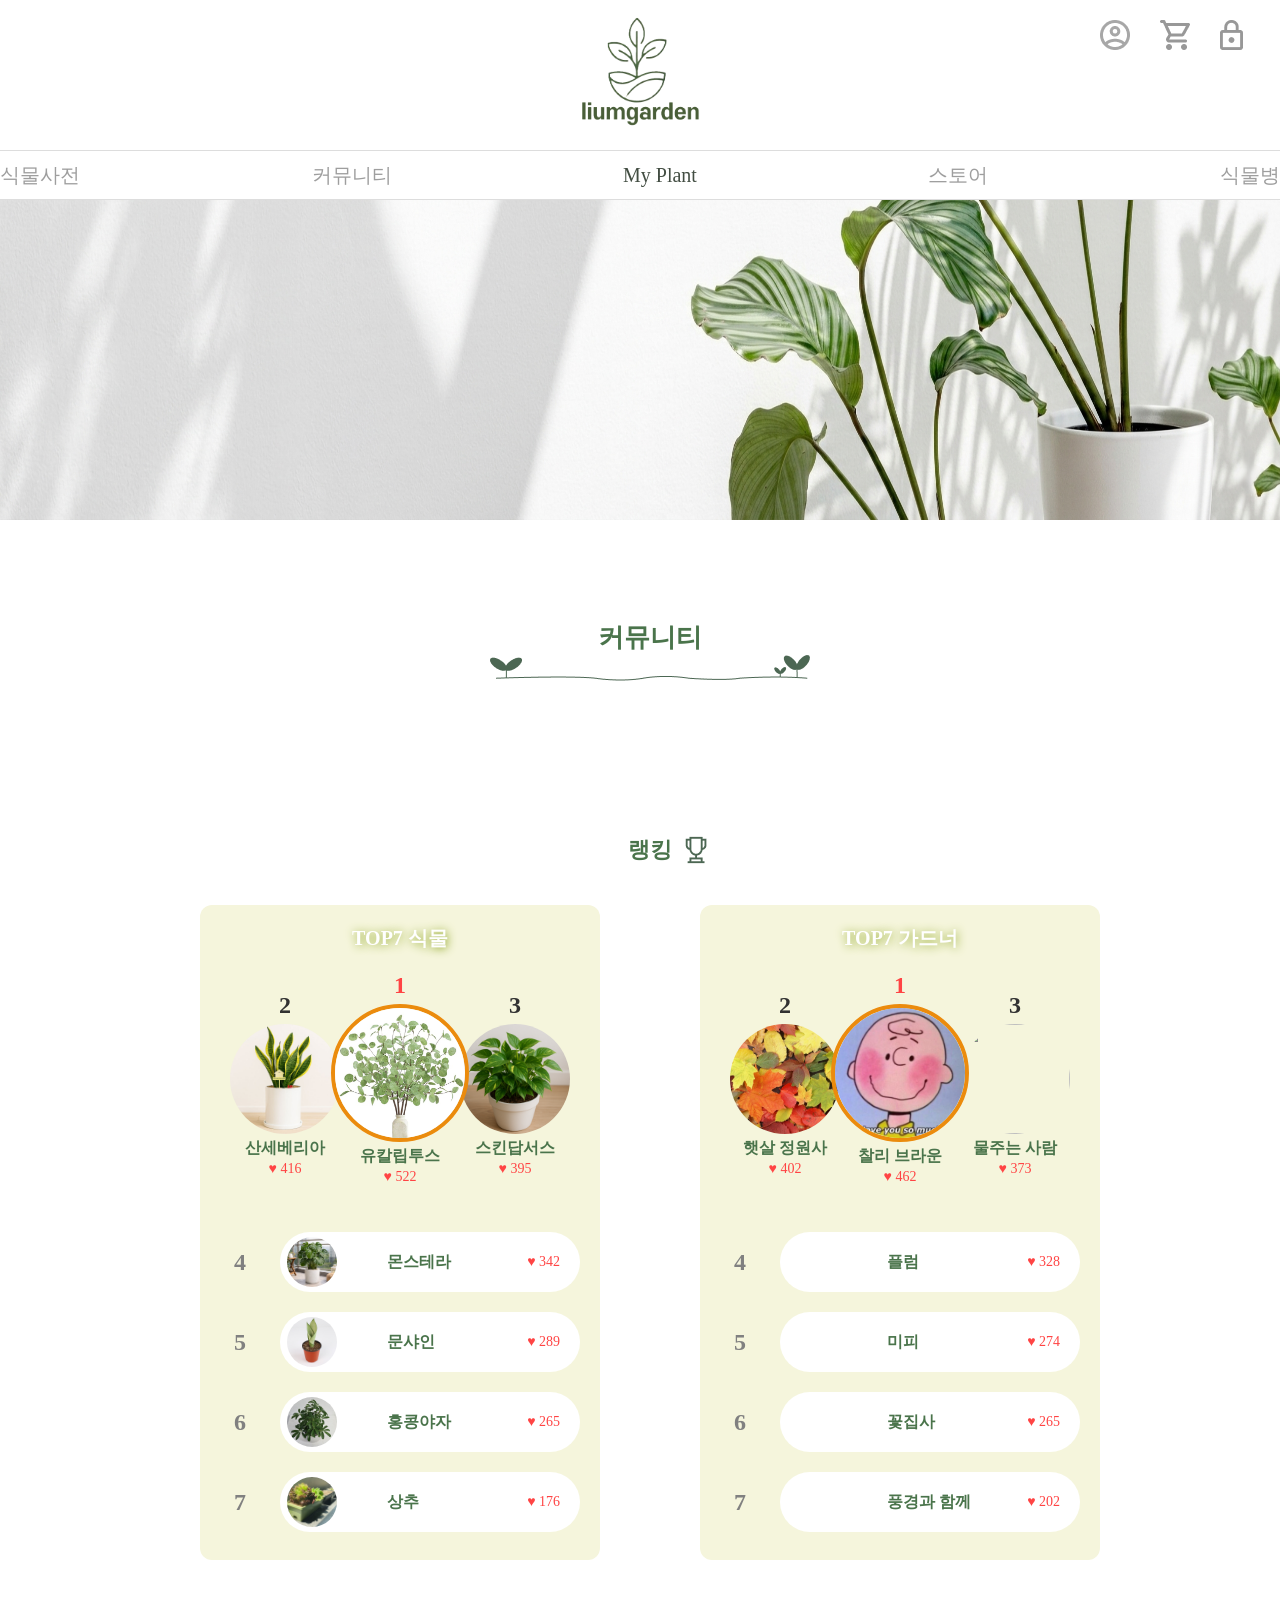
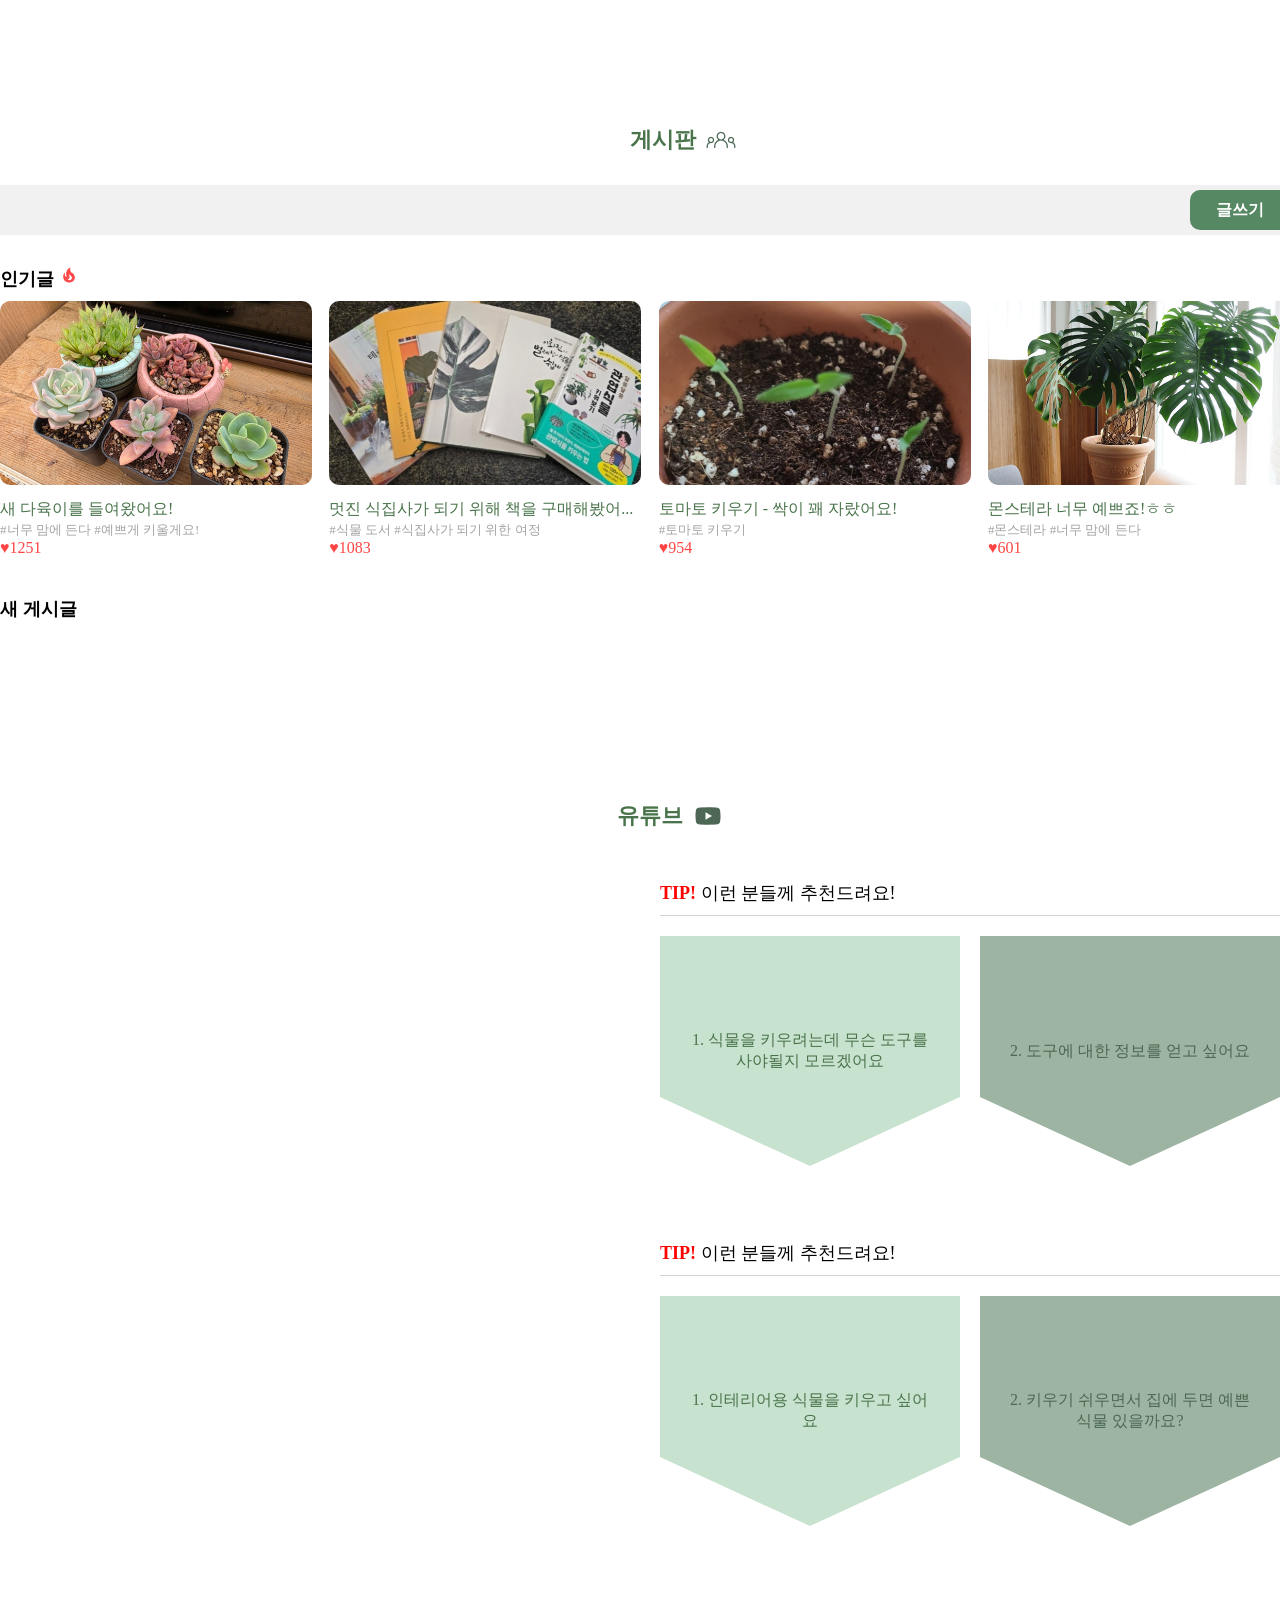
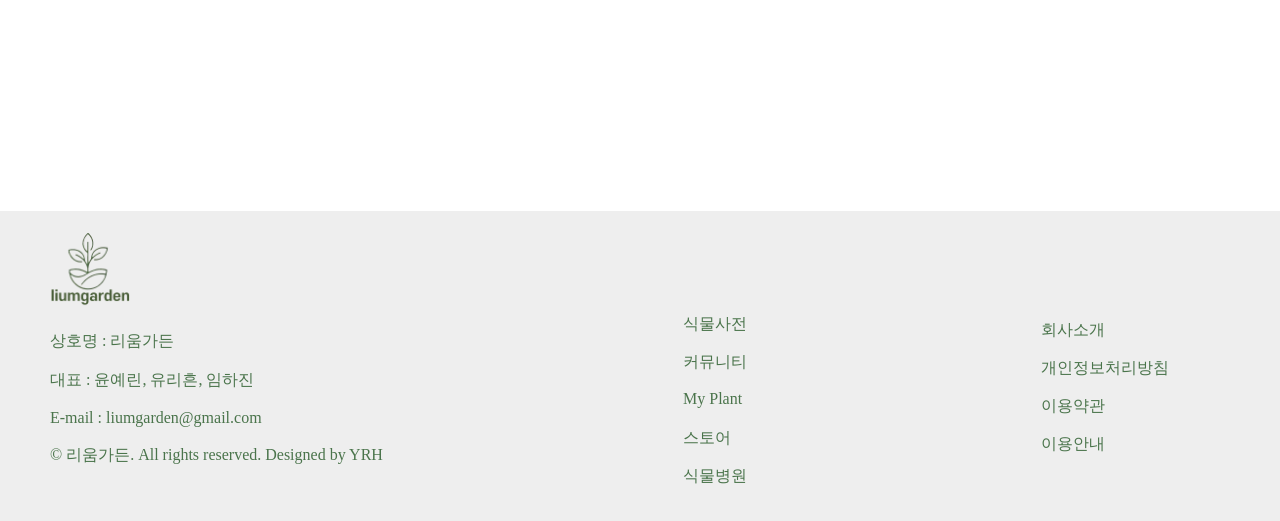
==== community.html @ 00fc7e07 "v1.0" ====
<!DOCTYPE html>
<html lang="en">
<head>
    <meta charset="UTF-8">
    <meta name="viewport" content="width=device-width, initial-scale=1.0">
    <link rel="stylesheet" href="liumgarden.css">
    <title>LiumGarden</title>
    <script src="jquery.min.js"></script>
    <script src="liumgarden.js"></script>

    <style>
        .menu_list li:nth-child(3){
            color: #424d42;
        }

        .banner img{
            width: 100%;
            height: 320px;
        }

        .ranking{
            width: 100%;
            height: 600px;
            position: relative;
            margin-top: 40px;
            padding-bottom: 50px;
        }

        .ranking_plant{
            width: 400px;
            height: 655px;
            background-color: beige;
            position: absolute;
            left: 200px;
            border-radius: 12px;
        }

        .ranking_plant h3, .ranking_gardener h3{
            text-align: center;
            font-size: 20px;
            color: rgb(255, 255, 255);
            text-shadow: 1px 1px 10px #8ba31e;
            padding-top: 20px;
            padding-bottom: 20px;
        }

        .top{
            width: 100%;
            height: 200px;
            position: relative;
            margin-bottom: 20px;
        }

        .top_one{
            position: absolute;
            left: 50%;
            transform: translateX(-50%);
            text-align: center;
            z-index: 9999;
        }

        .top_two{
            position: absolute;
            text-align: center;
            left: 30px;
            top: 20px;
        }

        .top_three{
            position: absolute;
            text-align: center;
            right: 30px;
            top: 20px;
        }

        .top img{
            border-radius: 50%;
        }

        .top_one img{
            width: 130px;
            height: 130px;
            border: 4px solid rgb(235, 139, 13);
        }

        .top_one h2{
            color: rgb(255, 68, 68);
        }

        .top_two h2, .top_three h2{
            color: rgb(49, 49, 49);
        }

        .top_two img{
            width: 110px;
            height: 110px;
        }

        .top_three img{
            width: 110px;
            height: 110px;
        }

        .top span{
            font-size: 14px;
            color: rgb(255, 68, 68);
        }

        .rest{
            width: 100%;
            height: 350px;
            position: relative;
        }

        .rest_one{
            position: absolute;
            top: 40px;
            width: 100%;
            height: 60px;
        }

        .rest_two{
            position: absolute;
            top: 120px;
            width: 100%;
            height: 60px;
        }

        .rest_three{
            position: absolute;
            top: 200px;
            width: 100%;
            height: 60px;
        }

        .rest_four{
            position: absolute;
            top: 280px;
            width: 100%;
            height: 60px;
        }

        .rest h2{
            float: left;
            width: 20%;
            text-align: center;
            line-height: 60px;
            color: gray;
        }

        .rest_rest_one{
            width: 75%;
            background-color: #ffffff;
            float: left;
            height: 60px;
            border-radius: 30px;
        }

        .rest img{
            float: left;
            border-radius: 50%;
            margin-right: 50px;
        }

        .rest img{
            width: 50px;
            margin-top: 5px;
            margin-left: 7px;
        }

        .rest h4{
            text-align: center;
            line-height: 60px;
            float: left;
        }

        .rest span{
            text-align: center;
            line-height: 60px;
            float: right;
            margin-right: 20px;
            font-size: 14px;
            color: rgb(255, 68, 68);
        }

        .ranking_gardener{
            width: 400px;
            height: 655px;
            background-color: beige;
            position: absolute;
            left: 700px;
            border-radius: 12px;
        }

        .community{
            width: 100%;
            margin-top: 30px;
        }

        .community_write{
            position: relative;
            width: 100%;
            background-color: rgb(241, 241, 241);
            height: 50px;
            margin-bottom: 30px;
        }

        .community_write h4{
            position: absolute;
            right: 10px;
            top: 5px;
            width: 100px;
            height: 40px;
            background-color: #578864;
            color: white;
            line-height: 40px;
            text-align: center;
            cursor: pointer;
            border-radius: 10px;
        }

        .community_write h4:hover{
            background-color: #4c6753;
        }

        .write_content{
            width: 100%;
        }

        .write_content label{
            display: flex;
            padding-left: 40px;
            padding-bottom: 10px;
            justify-content: center;
            align-items: center;
            width: 95%;
            box-sizing: border-box;
            font-size: 20px;
        
        }

        .write_content input{
            display: flex;
            padding-left: 40px;
            height: 50px;
            margin-bottom: 10px;
            width: 100%;
            box-sizing: border-box;
            font-size: 20px;
            border: 1px solid #578864;
            border-radius: 15px;
        }

        .write_content button{
            background-color: #578864;
            color: white;
            margin-top: 20px;
            height: 60px;
            width: 100%;
            text-align: center;
            font-size: 20px;
            cursor: pointer;
            border: none;
            text-align: center;
            font-weight: bold;
            border-radius: 15px;
            line-height: 60px;
        }

        .write_content button:hover{
            background-color: #4c6753;
        }

        .popupView{
            display: none;
        }

        #community_list{
            list-style: none;
            display: flex;
            flex-wrap: wrap;
            justify-content: space-between;
            gap: 20px;
            padding: 0;
            margin-bottom: 50px;
        }

        #community_list li{
            width: 32%;
        }

        .box{
            width: 100%;
            height: 537px;
            padding: 15px;
            box-sizing: border-box;
            border: 2px solid #dfdede;
        }

        .box_header{
            width: 100%;
            height: 70px;
            margin-bottom: 15px;
            padding-bottom: 15px;
        }

        .header_profile{
            float: left;
            margin-right: 30px;
        }

        .header_profile img{
            width: 70px;
            border-radius: 50%;
            border: 2px solid #4c6753;
        }

        .box_header h3{
            font-size: 20px;
            line-height: 75px;
        }

        .box .content{
            width: 100%;
            margin-bottom: 15px;
        }

        .content span{
            font-size: 15px;
            color: gray;
        }

        .content p{
            font-size: 18px;
            padding-bottom: 5px;
        }

        .content img{
            width: 100%;
            display: flex;
            margin-bottom: 15px;
            height: 300px;
        }

        .comment{
            width: 100%;
        }

        .comment p{
            float: left;
            margin-right: 10px;
            font-size: 14px;
            color: rgb(255, 68, 68);
        }

        .comment span{
            float: left;
            width: 50%;
            font-size: 14px;
            display: flex;
            color: black;
        }

        p.comment_icon{
            color: black;
            margin-left: -155px;
            display: block;
        }

        .comment img{
            width: 18px;
            margin-left: 10px;
            margin-top: 1px;
        }

        .community_link{
            width: 100%;
            height: 710px;
            position: relative;
        }

        .community_link .sub_title{
            margin-bottom: 30px;
        }

        .youtubeone{
            margin-top: 20px;
            margin-right: 170px;
            border-radius: 12px;
        }

        .youtubetwo{
            margin-top: 20px;
            border-radius: 12px;
            position: absolute;
            top: 420px;
            left: 0;
        }

        .youtube_info{
            position: absolute;
            right: 0;
            top: 80px;
        }

        .youtube_info2{
            position: absolute;
            right: 0;
            top: 440px;
        }

        .info_header{
            font-size: 18px;
            padding-bottom: 10px;
            border-bottom: 1px solid rgb(212, 212, 212);
            color: black;
        }

        .boxlist{
            display: flex;
        }

        .boxlist li{
            background-color: #c7e2ce;
            box-sizing: border-box;
            padding: 10px;
            position: relative;
            width: 300px;
            height: 230px;
            margin-right: 20px;
            margin-top: 20px;
            clip-path: polygon(0% 0%, 100% 0%, 100% 70%, 50% 100%, 0% 70%);
        }

        .boxlist li:last-child{
            background-color: #9db4a3;
            color: #4c6753;
        }

        .info_inner{
            width: 250px;
            text-align: center;
            position: absolute;
            top: 50%;
            left: 50%;
            transform: translate(-50%,-50%);
        }

        b.red{
            color: red;
        }

        .ranking h2{
            margin-bottom: 5px;
        }

        .title img{
            margin-bottom: 100px;
        }

        .sub_title{
            text-align: center;
            font-size: 22px;
            font-weight: bold;
            position: relative;
        }

        .sub_title img{
            position: absolute;
            bottom: 0;
            margin-left: 10px;
        }

        .title{
            padding-top: 50px;
        }

        .popular_title{
            font-size: 18px;
            color: black;
            font-weight: bold;
            margin-bottom: 10px;
        }

        .popular_title img{
            width: 20px;
        }

        .popularlist{
            display: flex;
            justify-content: space-between ;
        }

        .popularlist li{
            width: 24%;
            margin-right: 10px;
        }

        .popularlist li:last-child{
            margin-right: 0;
        }

        .popularlist li img{
            width: 100%;
            border-radius: 10px;
        }

        .imgbox p{
            margin-top: 10px;
        }

        .imgbox span{
            font-size: 13px;
            color: rgb(163, 163, 163);
        }

        .heart{
            color: rgb(255, 68, 68);
            margin-bottom: 40px;
        }

    </style>

</head>
<body>
    <div class="header">
        <div class="header_logo">
            <a href="liumgarden.html">
                <img src="images/logo.png" alt="">
            </a>
        </div>

        <ul class="sub_icon">
            <li><a href="user.html"><img src="images/man.png" alt=""></a></li>
            <li><a href="#"><img src="images/cart.png" alt=""></a></li>
            <li><a href="manager.html"><img src="images/lock.png" alt=""></a></li>
        </ul>
        <div class="menu_box">
            <ul class="menu_list">
                <li><a href="dic.html">식물사전</a></li>
                <li><a href="community.html">커뮤니티</a></li>
                <li><a href="myPlant.html">My Plant</a></li>
                <li><a href="store.html">스토어</a></li>
                <li><a href="plantHostial.html">식물병원</a></li>
            </ul>
        </div>
    </div>
    <div class="banner">
        <img src="images/community_banner.PNG" alt="">
    </div>
    <div class="container">
        
        <div class="title" >
            <h2>커뮤니티</h2>
            <img src="images/line2.png" alt="">
        </div>

        <div class="sub_title" style="margin-top: 50px;">
            랭킹
            <img src="images/sub_rank.png" alt="">
        </div>

        <div class="ranking">
            <div class="ranking_plant">
                <h3>TOP7 식물</h3>
                <div class="top">
                    <div class="top_one">
                        <h2>1</h2>
                        <img src="images/one.jpg" alt="">
                        <h4>유칼립투스</h4>
                        <span>♥ 522</span>
                    </div>
                    <div class="top_two">
                        <h2>2</h2>
                        <img src="images/two.jpg" alt="">
                        <h4>산세베리아</h4>
                        <span>♥ 416</span>
                    </div>
                    <div class="top_three">
                        <h2>3</h2>
                        <img src="images/three.png" alt="">
                        <h4>스킨답서스</h4>
                        <span>♥ 395</span>
                    </div>
                </div>
                <div class="rest">
                    <div class="rest_one">
                        <h2>4</h2>
                        <div class="rest_rest_one">
                            <img src="images/four.jpg" alt="">
                            <h4>몬스테라</h4>
                            <span>♥ 342</span>
                        </div>
                    </div>
                    <div class="rest_two">
                        <h2>5</h2>
                        <div class="rest_rest_one">
                            <img src="images/five.jpg" alt="">
                            <h4>문샤인</h4>
                            <span>♥ 289</span>
                        </div>
                    </div>
                    <div class="rest_three">
                        <h2>6</h2>
                        <div class="rest_rest_one">
                            <img src="images/six.jpg" alt="">
                            <h4>홍콩야자</h4>
                            <span>♥ 265</span>
                        </div>
                    </div>
                    <div class="rest_four">
                        <h2>7</h2>
                        <div class="rest_rest_one">
                            <img src="images/seven.jpg" alt="">
                            <h4>상추</h4>
                            <span>♥ 176</span>
                        </div>
                    </div>
                </div>
            </div>
            

            <div class="ranking_gardener">
                <h3>TOP7 가드너</h3>
                <div class="top">
                    <div class="top_one">
                        <h2>1</h2>
                        <img src="images/cone.PNG" alt="">
                        <h4>찰리 브라운</h4>
                        <span>♥ 462</span>
                    </div>
                    <div class="top_two">
                        <h2>2</h2>
                        <img src="images/ctwo.PNG" alt="">
                        <h4>햇살 정원사</h4>
                        <span>♥ 402</span>
                    </div>
                    <div class="top_three">
                        <h2>3</h2>
                        <img src="images/cthree.png" alt="">
                        <h4>물주는 사람</h4>
                        <span>♥ 373</span>
                    </div>
                </div>
                <div class="rest">
                    <div class="rest_one">
                        <h2>4</h2>
                        <div class="rest_rest_one">
                            <img src="images/cfour.png" alt="">
                            <h4>플럼</h4>
                            <span>♥ 328</span>
                        </div>
                    </div>
                    <div class="rest_two">
                        <h2>5</h2>
                        <div class="rest_rest_one">
                            <img src="images/cfive.png" alt="">
                            <h4>미피</h4>
                            <span>♥ 274</span>
                        </div>
                    </div>
                    <div class="rest_three">
                        <h2>6</h2>
                        <div class="rest_rest_one">
                            <img src="images/csix.png" alt="">
                            <h4>꽃집사</h4>
                            <span>♥ 265</span>
                        </div>
                    </div>
                    <div class="rest_four">
                        <h2>7</h2>
                        <div class="rest_rest_one">
                            <img src="images/cseven.png" alt="">
                            <h4>풍경과 함께</h4>
                            <span>♥ 202</span>
                        </div>
                    </div>
                </div>
            </div>
        </div>
        <div class="sub_title" style="margin-top: 170px; margin-left: 25px;">
            게시판 <img src="images/sub_commu.png" alt="">
        </div>
        <div class="community">
            <div class="community_write">
                <h4>글쓰기</h4>
            </div>
            <div class="community_popular">
                <div class="popular_title">
                    인기글 <img src="images/community_popular.png" alt="">
                </div>
                <ul class="popularlist">
                    <li>
                        <div class="imgbox">
                            <img src="images/popular1.png" alt="">
                            <p>새 다육이를 들여왔어요!</p>
                            <span>#너무 맘에 든다 #예쁘게 키울게요!</span>
                            <div class="heart">♥1251</div>
                        </div>
                    </li>
                    <li>
                        <div class="imgbox">
                            <img src="images/popular2.jpg" alt="">
                            <p>멋진 식집사가 되기 위해 책을 구매해봤어...</p>
                            <span>#식물 도서 #식집사가 되기 위한 여정</span>
                            <div class="heart">♥1083</div>
                        </div>
                    </li>
                    <li>
                        <div class="imgbox">
                            <img src="images/popular3.jpg" alt="">
                            <p>토마토 키우기 - 싹이 꽤 자랐어요!</p>
                            <span>#토마토 키우기</span>
                            <div class="heart">♥954</div>
                        </div>
                    </li>
                    <li>
                        <div class="imgbox">
                            <img src="images/popular4.png" alt="">
                            <p>몬스테라 너무 예쁘죠!ㅎㅎ</p>
                            <span>#몬스테라 #너무 맘에 든다</span>
                            <div class="heart">♥601</div>
                        </div>
                    </li>
                </ul>
            </div>
            <div class="popular_title">
                새 게시글
            </div>
            <ul id="community_list">
                
            </ul>
            <div class="community_link">
                <div class="sub_title" style="margin-top: 170px;">
                    유튜브 <img src="images/sub_you.png" alt="">
                </div>
                <iframe width="500" height="280" src="https://www.youtube.com/embed/FglTruERLUs?si=t8lDioxPnOKrYuS5" title="YouTube video player" frameborder="0" allow="accelerometer; autoplay; clipboard-write; encrypted-media; gyroscope; picture-in-picture; web-share" referrerpolicy="strict-origin-when-cross-origin" allowfullscreen class="youtubeone"></iframe>
                <div class="youtube_info">
                    <div class="info_header">
                        <b class="red">TIP! </b>이런 분들께 추천드려요!
                    </div>
                    <div class="info_box">
                        <ul class="boxlist">
                            <li>
                                <div class="info_inner">
                                    <p>1. 식물을 키우려는데 무슨 도구를 사야될지 모르겠어요</p>
                                </div>
                            </li>
                            <li>
                                <div class="info_inner">
                                    <p>2. 도구에 대한 정보를 얻고 싶어요</p>
                                </div>
                            </li>
                        </ul>
                    </div>
                </div>
                <iframe  width="500" height="280" src="https://www.youtube.com/embed/p0jBfNYg9WU?si=P-5dsWNqXmYiO4mY" title="YouTube video player" frameborder="0" allow="accelerometer; autoplay; clipboard-write; encrypted-media; gyroscope; picture-in-picture; web-share" referrerpolicy="strict-origin-when-cross-origin" allowfullscreen class="youtubetwo"></iframe>
                <div class="youtube_info2">
                    <div class="info_header">
                        <b class="red">TIP! </b>이런 분들께 추천드려요!
                    </div>
                    <div class="info_box">
                        <ul class="boxlist">
                            <li>
                                <div class="info_inner">
                                    <p>1. 인테리어용 식물을 키우고 싶어요</p>
                                </div>
                            </li>
                            <li>
                                <div class="info_inner">
                                    <p>2. 키우기 쉬우면서 집에 두면 예쁜 식물 있을까요?</p>
                                </div>
                            </li>
                        </ul>
                    </div>
                </div>
            </div>
        </div>
    </div>

    <div class="footer">
        <div class="footer_container">
            <div class="footer_one">
                <div class="footer_logo">
                    <img src="images/logo.png" alt="">
                </div>
                <div class="footer_content">
                    <p>상호명 : 리움가든 <br><br> 대표 : 윤예린, 유리흔, 임하진<br><br>E-mail : liumgarden@gmail.com <br><br>© 리움가든. All rights reserved. Designed by YRH</p>
                </div>
            </div>
            <div class="footer_two">
                <div class="footer_two_list">
                    <li><a href="dic.html">식물사전</a></li>
                    <li><a href="community.html">커뮤니티</a></li>
                    <li><a href="myPlant.html">My Plant</a></li>
                    <li><a href="store.html">스토어</a></li>
                    <li><a href="plantHostial.html">식물병원</a></li>
                </div>
            </div>
            <div class="footer_three">
                <div class="footer_three_list">
                    <li><a href="#">회사소개</a></li>
                    <li><a href="#">개인정보처리방침</a></li>
                    <li><a href="#">이용약관</a></li>
                    <li><a href="#">이용안내</a></li>
                </div>
            </div>
        </div>
    </div>

    <div class="popupView">
        <h2>글쓰기</h2>
        <div class="write_content">
            <label for="profile">프로필 사진</label>
            <input type="url" id="profile">
            <label for="name">사용자 이름</label>
            <input type="text" id="name">
            <label for="title">제목</label>
            <input type="text" id="title">
            <label for="photo">게시물 사진</label>
            <input type="url" id="photo">
            <label for="tag">태그</label>
            <input type="text" id="tag">
            <button onclick="addButton()" id="add_btn">작성하기</button>
        </div>
        
        <div class="popupView_close">
            X 닫기
        </div>
    </div>

    <script>

        let todos = JSON.parse(localStorage.getItem("myTodos")) || [];

        function save(){
            localStorage.setItem("myTodos", JSON.stringify(todos));
        }

        function render(){
            const listElement = document.getElementById("community_list");
            listElement.innerHTML = "";

            todos.forEach(todo => {
                const li = document.createElement("li");

                li.innerHTML = `
                <div class="box">
                    <div class = "box_header">
                        <div class="header_profile">
                            <img src="${todo.profile}" alt="">
                        </div>
                        <h3>${todo.name} 가드너</h3>
                    </div>
                    <div class = "content">
                        <img src="${todo.photo}" alt="">
                        <p>${todo.title}</p>
                        <span>${todo.tag}</span>
                    </div>
                    <div class="comment">
                        <p>♥ ${todo.heart}</p>
                        <span><img src="images/comment.PNG" alt=""></span><p class="comment_icon"> ${todo.comment}</p>
                    </div>
                </div>
            `;

            listElement.appendChild(li);
            });

            
        }

        function addButton(){
            const profile = document.getElementById('profile').value.trim();
            const name = document.getElementById('name').value.trim();
            const title = document.getElementById('title').value.trim();
            const photo = document.getElementById('photo').value.trim();
            const tag = document.getElementById('tag').value.trim();

            if (!profile || !name || !title || !photo || !tag){
                alert("프로필 사진, 사용자 이름, 제목, 게시물 사진, 태그를 모두 입력해 주세요!");
                return
            }

            const heart = Math.floor(Math.random() * 100) + 1;
            const comment = Math.floor(Math.random() * 100) + 1;

            todos.push({
                id: Date.now(),
                profile: profile,
                name: name,
                title: title,
                photo: photo,
                tag: tag,
                heart : heart,
                comment: comment
            });

            save();
            render();

            document.getElementById('profile').value = "";
            document.getElementById('name').value = "";
            document.getElementById('title').value = "";
            document.getElementById('photo').value = "";
            document.getElementById('tag').value = "";
        }
        render();
    </script>
    

</body>
</html>
---- liumgarden.css ----
@font-face {
    font-family: 'Escoredream';
    src: url('https://cdn.jsdelivr.net/gh/projectnoonnu/noonfonts_six@1.2/S-CoreDream-1Thin.woff') format('woff');
    font-weight: 100;
    font-display: swap;
}

@font-face {
    font-family: 'Escoredream';
    src: url('https://cdn.jsdelivr.net/gh/projectnoonnu/noonfonts_six@1.2/S-CoreDream-2ExtraLight.woff') format('woff');
    font-weight: 200;
    font-display: swap;
}

@font-face {
    font-family: 'Escoredream';
    src: url('https://cdn.jsdelivr.net/gh/projectnoonnu/noonfonts_six@1.2/S-CoreDream-3Light.woff') format('woff');
    font-weight: 300;
    font-display: swap;
}

@font-face {
    font-family: 'Escoredream';
    src: url('https://cdn.jsdelivr.net/gh/projectnoonnu/noonfonts_six@1.2/S-CoreDream-4Regular.woff') format('woff');
    font-weight: normal;
    font-display: swap;
}

@font-face {
    font-family: 'Escoredream';
    src: url('https://cdn.jsdelivr.net/gh/projectnoonnu/noonfonts_six@1.2/S-CoreDream-5Medium.woff') format('woff');
    font-weight: 500;
    font-display: swap;
}

@font-face {
    font-family: 'Escoredream';
    src: url('https://cdn.jsdelivr.net/gh/projectnoonnu/noonfonts_six@1.2/S-CoreDream-6Bold.woff') format('woff');
    font-weight: 600;
    font-display: swap;
}

@font-face {
    font-family: 'Escoredream';
    src: url('https://cdn.jsdelivr.net/gh/projectnoonnu/noonfonts_six@1.2/S-CoreDream-7ExtraBold.woff') format('woff');
    font-weight: 700;
    font-display: swap;
}

@font-face {
    font-family: 'Escoredream';
    src: url('https://cdn.jsdelivr.net/gh/projectnoonnu/noonfonts_six@1.2/S-CoreDream-8Heavy.woff') format('woff');
    font-weight: 800;
    font-display: swap;
}

@font-face {
    font-family: 'Escoredream';
    src: url('https://cdn.jsdelivr.net/gh/projectnoonnu/noonfonts_six@1.2/S-CoreDream-9Black.woff') format('woff');
    font-weight: 900;
    font-display: swap;
}

*{
    padding: 0;
    margin: 0;
    color: inherit;
}

li{
    list-style: none;
}

a{
    text-decoration: none;
}

body{
    font-family: 'Escoredream';
    color: #4a744b;
    position: relative;
}

.header{
    width: 100%;
    height: 200px;
    position: relative;
    position: fixed;
    z-index: 9999999;
    background-color: white;
}

.header_logo{
    width: 120px;
    position: absolute;
    left: 50%;
    top: 15px;
    transform: translateX(-50%);
    cursor: pointer;
}

.header_logo img{
    width: 100%;
}

.sub_icon{
    position: absolute;
    right: 0;
    top: 20px;
}

.sub_icon li{
    float: left;
    width: 60px;
}

.sub_icon li img{
    height: 30px;
}

.menu_box{
    width: 100%;
    height: 48px;
    position: absolute;
    top: 150px;
    border-top: 1px solid rgb(221, 221, 221);
    border-bottom: 1px solid rgb(221, 221, 221);
}

.menu_list{
    width: 1300px;
    display: flex;
    justify-content: space-between;
    height: 48px;
    line-height: 48px;
    margin: 0 auto;
}

.menu_list li{
    font-size: 20px;
    font-weight: 500;
    color: rgb(158, 158, 158);
}

.menu_list li a:hover{
    color: #424d42;
}


.container{
    width: 1300px;
    margin: 0 auto;
    margin-top: 50px;
}

.banner{
    width: 100%;
    height: 320px;
    padding-top: 200px;
}

.banner img{
    width: 100%;
    height: 320px;
}


.title{
    text-align: center;
}

.title h2{
    font-size: 26px;
}

.title img{
    width: 320px;
}

.popupView{
    position: absolute;
    left: 50%;
    top: 50%;
    transform: translate(-50%, -25%);
    background-color: beige;
    width: 1000px;
    height: 650px;
    padding: 40px;
    border-radius: 20px;
    display: none;
}

.popupView h2{
    margin-left: 30px;
    margin-top: 30px;
    margin-bottom: 30px;
}



.popupView .photo{
    background-color: white;
    width: 450px;
    height: 300px;
    float: left;
    margin-right: 30px;
    margin-left: 30px;
}

.popupView .photo img{
    border-radius: 15px;
}

.popupView_content{
    width: 300px;
    height: 300px;
    background-color: pink;
    float: left;
}

.popupView_content h4{
    float: left;
    width: 80%;
}

.popupView_content span{
    float: left;
    width: 20%;
}

.popupView_close{
    position: absolute;
    right: 0;
    top: 0;
    width: 50px;
    height: 27px;
    background-color: rgb(159, 182, 115);
    color: white;
    padding: 10px;
    font-size: 16px;
    text-align: center;
    line-height: 27px;
    border-top-right-radius: 20px;
    cursor: pointer;
}

.footer{
    width: 100%;
    background-color: rgb(238, 238, 238);
    height: 250px;
    margin-top: 300px;
    padding-top: 60px;
}

.footer_container{
    width: 1300px;
    margin: 0 auto;
}

.footer_one{
    float: left;
    width: 40%;
    height: 250px;
    position: relative;
}

.footer_logo{
    position: absolute;
    left: 50px;
    top: -40px;
}

.footer_logo img{
    width: 80px;
}

.footer_content{
    position: absolute;
    top: 60px;
    left: 50px;
}

.footer_two{
    float: left;
    width: 30%;
    height: 250px;
    position: relative;
}

.footer_two_list{
    position: absolute;
    top: 55%;
    left: 50%;
    transform: translate(-50%, -50%);
}

.footer_two_list li{
    height: 38px;
}

.footer_three{
    float: left;
    width: 30%;
    height: 250px;
    position: relative;
}

.footer_three_list{
    position: absolute;
    top: 50%;
    left: 50%;
    transform: translate(-50%, -50%);
}

.footer_three_list li{
    height: 38px;
}
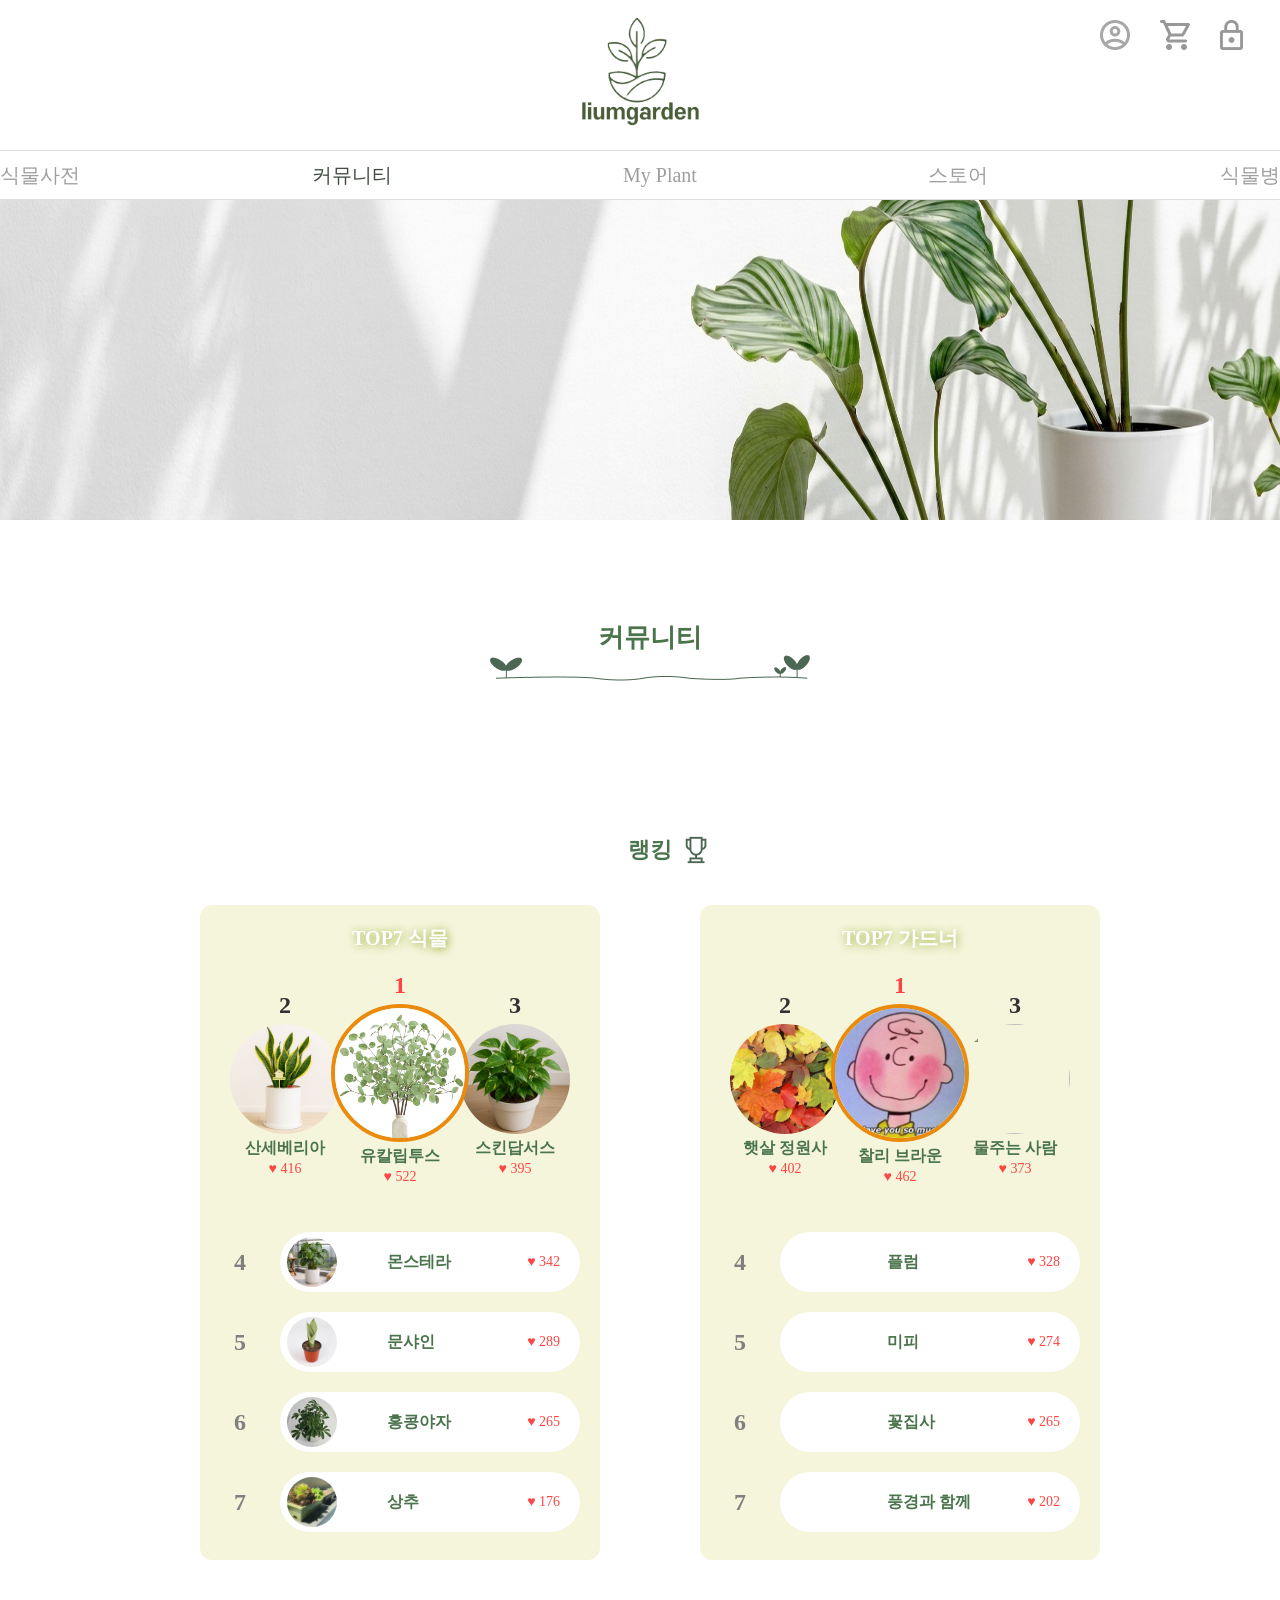
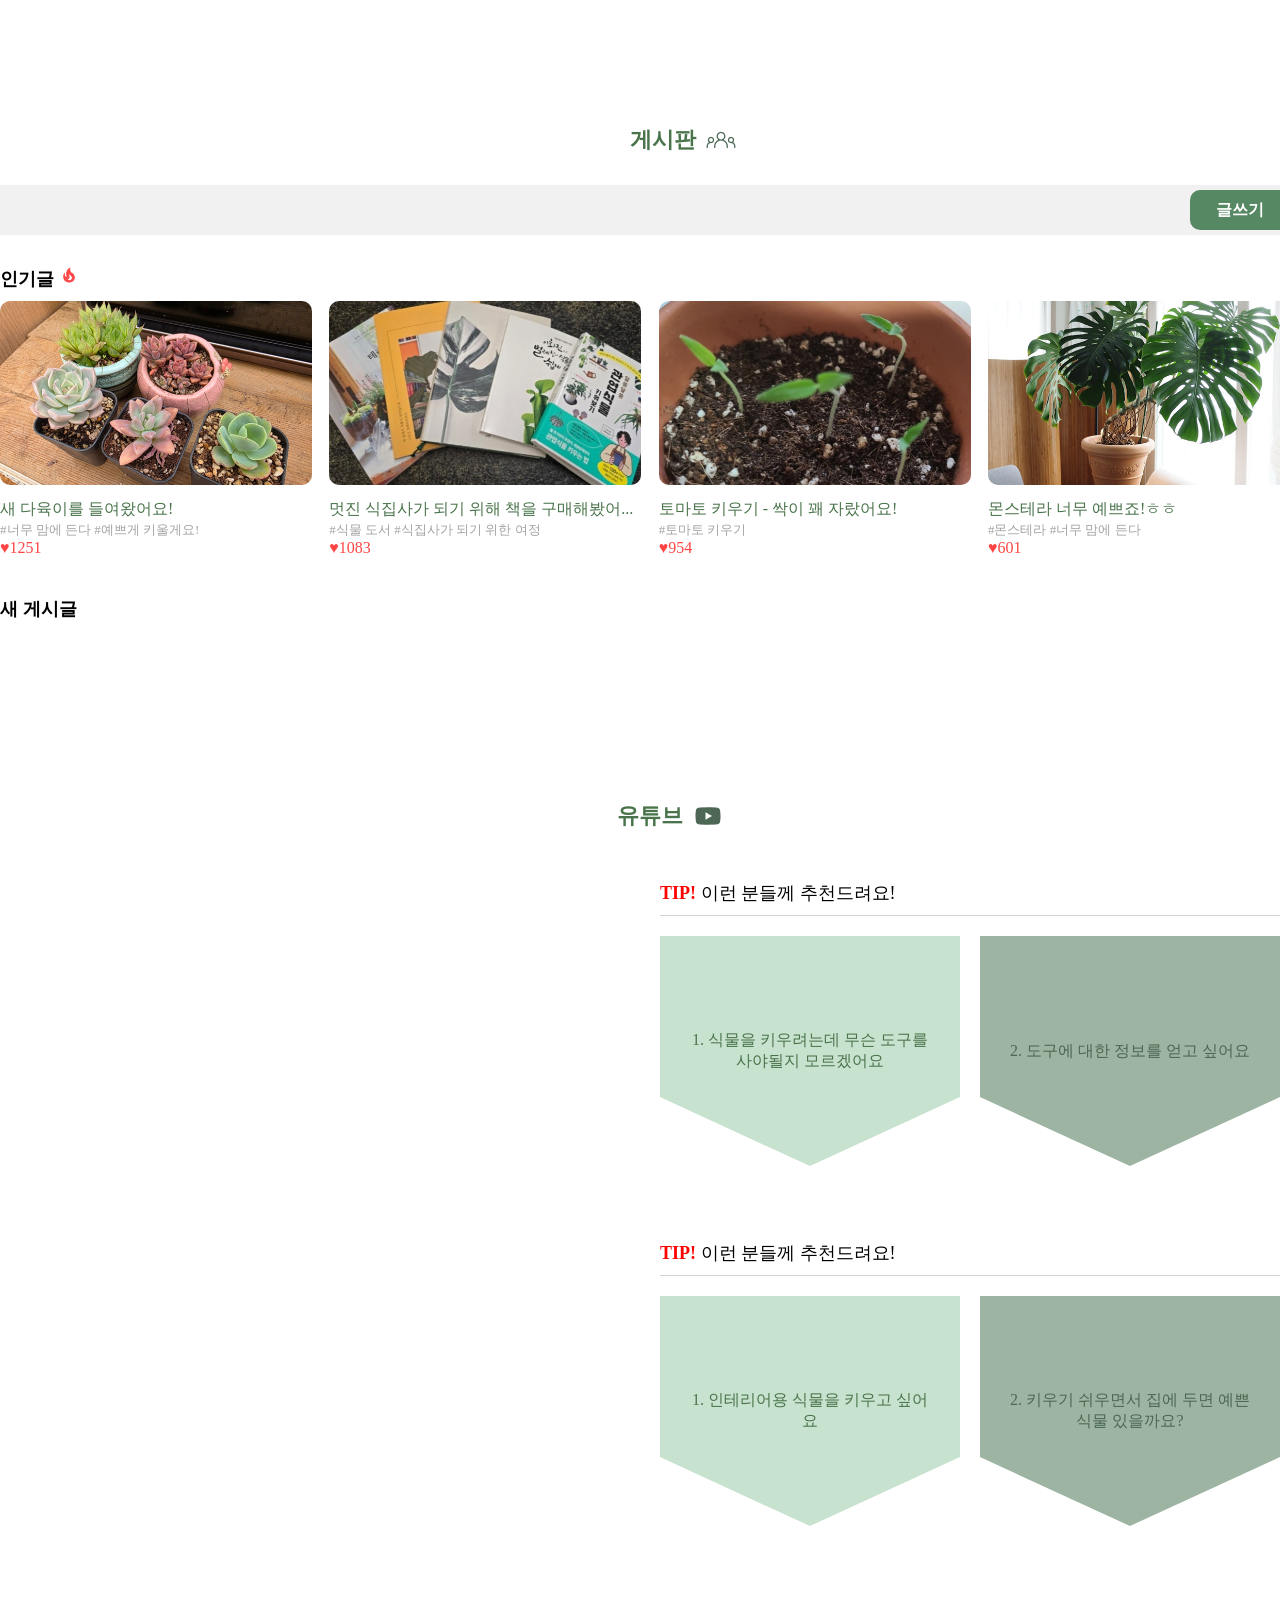
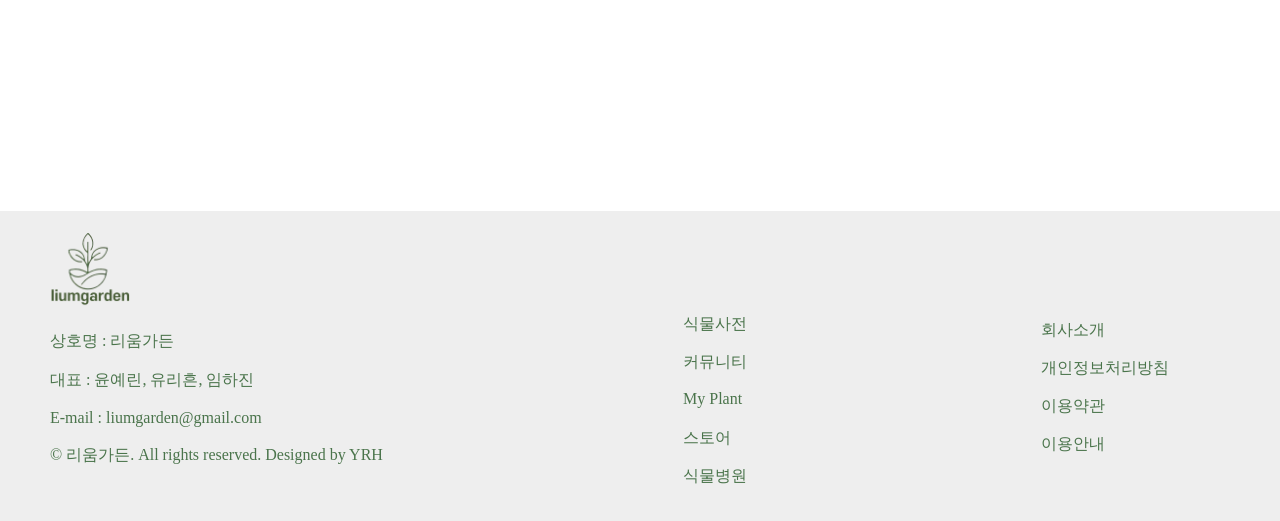
==== commit dc6d63c1: "v1.1" ====
--- a/community.html
+++ b/community.html
@@ -1,3 +1,4 @@
+
 <!DOCTYPE html>
 <html lang="en">
 <head>
@@ -9,7 +10,7 @@
     <script src="liumgarden.js"></script>
 
     <style>
-        .menu_list li:nth-child(3){
+        .menu_list li:nth-child(2){
             color: #424d42;
         }
 
@@ -223,56 +224,54 @@
             background-color: #4c6753;
         }
 
+        .popupView{
+            display: none;
+            height: fit-content;
+            width: 500px;
+            padding: 40px;
+        }
+
+        .popupView h2{
+            text-align: center;
+            margin-top: -3px;
+        }
+
         .write_content{
             width: 100%;
+            display: flex;
+            flex-direction: column;
         }
 
         .write_content label{
-            display: flex;
-            padding-left: 40px;
             padding-bottom: 10px;
-            justify-content: center;
-            align-items: center;
-            width: 95%;
             box-sizing: border-box;
-            font-size: 20px;
-        
         }
 
         .write_content input{
-            display: flex;
-            padding-left: 40px;
-            height: 50px;
-            margin-bottom: 10px;
-            width: 100%;
+            margin-bottom: 20px;
             box-sizing: border-box;
-            font-size: 20px;
             border: 1px solid #578864;
             border-radius: 15px;
+            padding: 10px;
+            outline: none;
         }
 
         .write_content button{
             background-color: #578864;
             color: white;
             margin-top: 20px;
-            height: 60px;
-            width: 100%;
-            text-align: center;
-            font-size: 20px;
+            text-align: center;
             cursor: pointer;
             border: none;
             text-align: center;
-            font-weight: bold;
+            font-size: 16px;
+            font-weight: 600;
             border-radius: 15px;
-            line-height: 60px;
+            padding: 10px;
         }
 
         .write_content button:hover{
             background-color: #4c6753;
-        }
-
-        .popupView{
-            display: none;
         }
 
         #community_list{
@@ -525,14 +524,14 @@
 <body>
     <div class="header">
         <div class="header_logo">
-            <a href="liumgarden.html">
+            <a href="index.html">
                 <img src="images/logo.png" alt="">
             </a>
         </div>
 
         <ul class="sub_icon">
             <li><a href="user.html"><img src="images/man.png" alt=""></a></li>
-            <li><a href="#"><img src="images/cart.png" alt=""></a></li>
+            <li><a href="shop.html"><img src="images/cart.png" alt=""></a></li>
             <li><a href="manager.html"><img src="images/lock.png" alt=""></a></li>
         </ul>
         <div class="menu_box">
@@ -812,15 +811,20 @@
         <h2>글쓰기</h2>
         <div class="write_content">
             <label for="profile">프로필 사진</label>
-            <input type="url" id="profile">
+            <input type="url" id="profile" placeholder="이미지 링크 (정사각형 이미지로 업로드 해주세요)">
+
             <label for="name">사용자 이름</label>
-            <input type="text" id="name">
+            <input type="text" id="name" placeholder="사용자 이름을 입력해주세요">
+
             <label for="title">제목</label>
-            <input type="text" id="title">
+            <input type="text" id="title" placeholder="게시글의 제목을 입력해주세요">
+
             <label for="photo">게시물 사진</label>
-            <input type="url" id="photo">
+            <input type="url" id="photo" placeholder="게시할 사진의 링크를 입력해주세요">
+
             <label for="tag">태그</label>
-            <input type="text" id="tag">
+            <input type="text" id="tag" placeholder="태그를 입력해주세요 (예: #방울토마토)">
+
             <button onclick="addButton()" id="add_btn">작성하기</button>
         </div>
         
--- a/liumgarden.css
+++ b/liumgarden.css
@@ -199,7 +199,6 @@
 
 
 .popupView .photo{
-    background-color: white;
     width: 450px;
     height: 300px;
     float: left;
@@ -214,7 +213,6 @@
 .popupView_content{
     width: 300px;
     height: 300px;
-    background-color: pink;
     float: left;
 }
 
